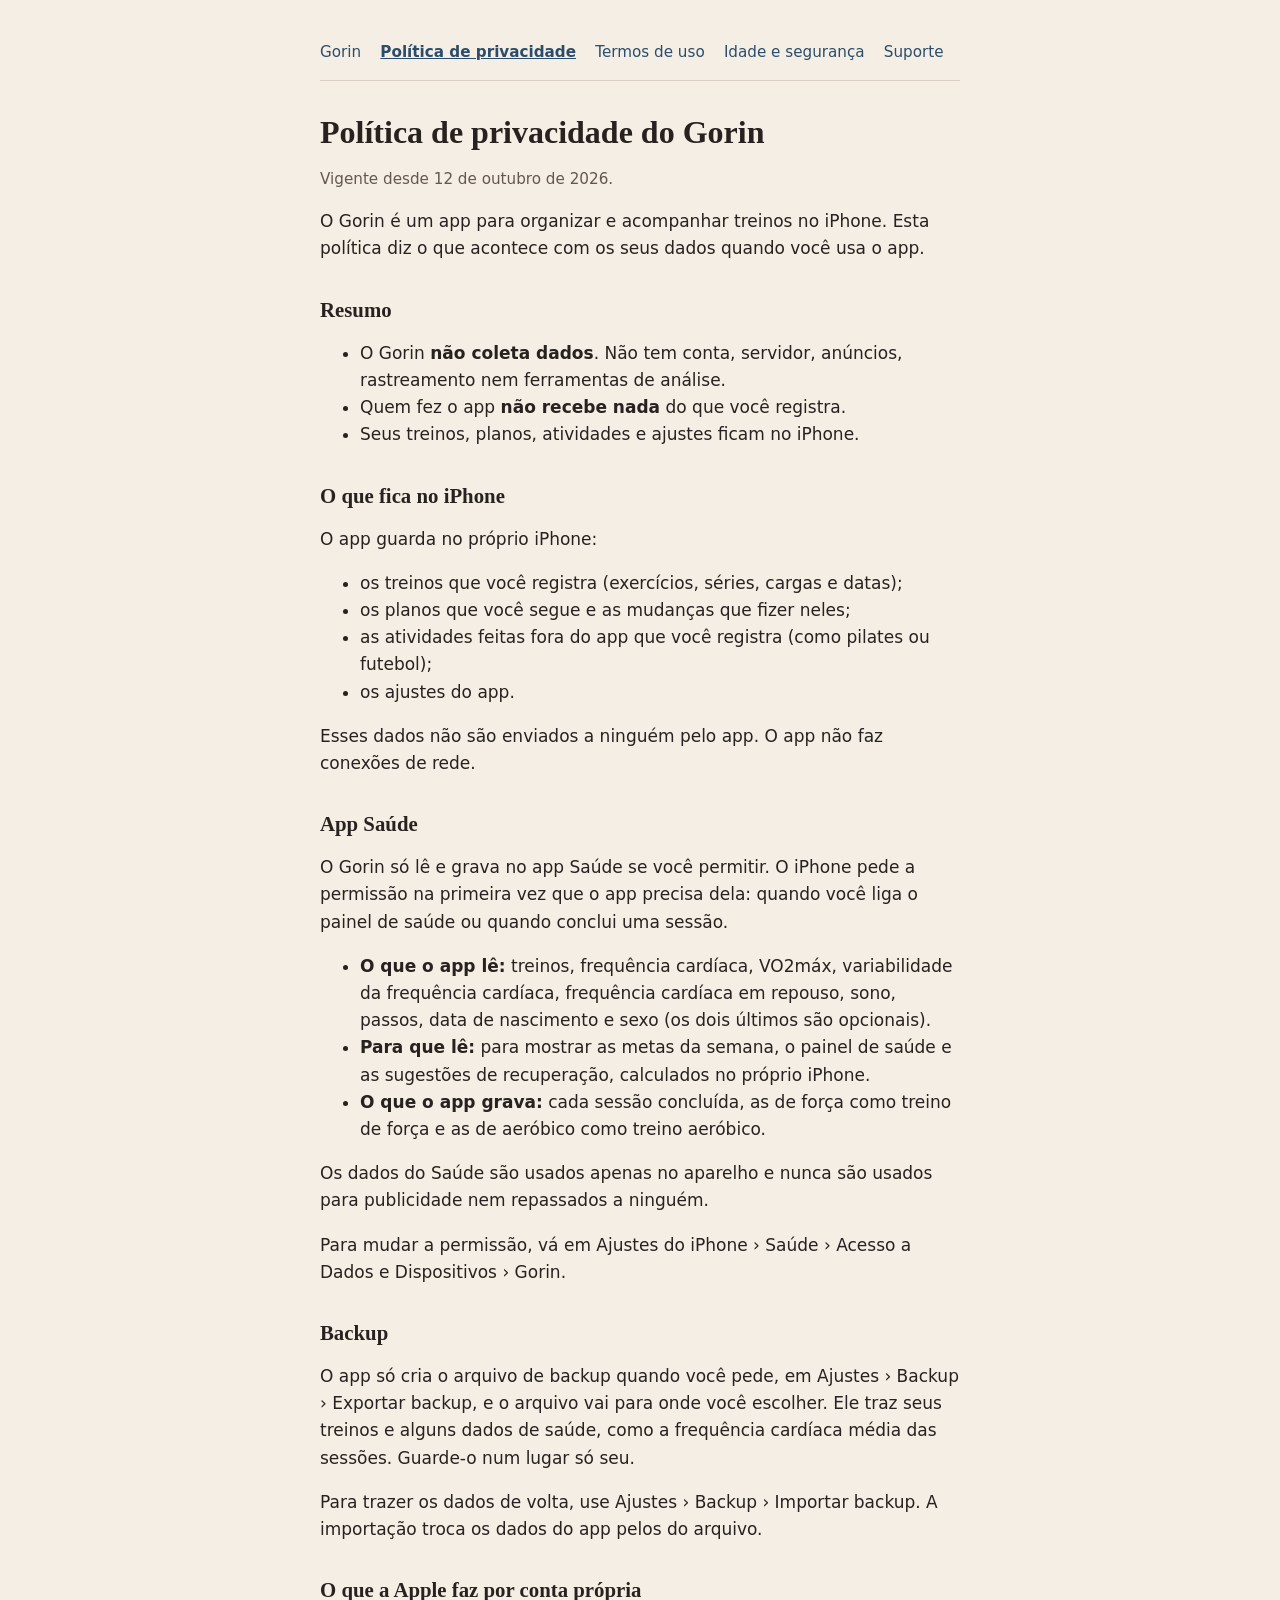
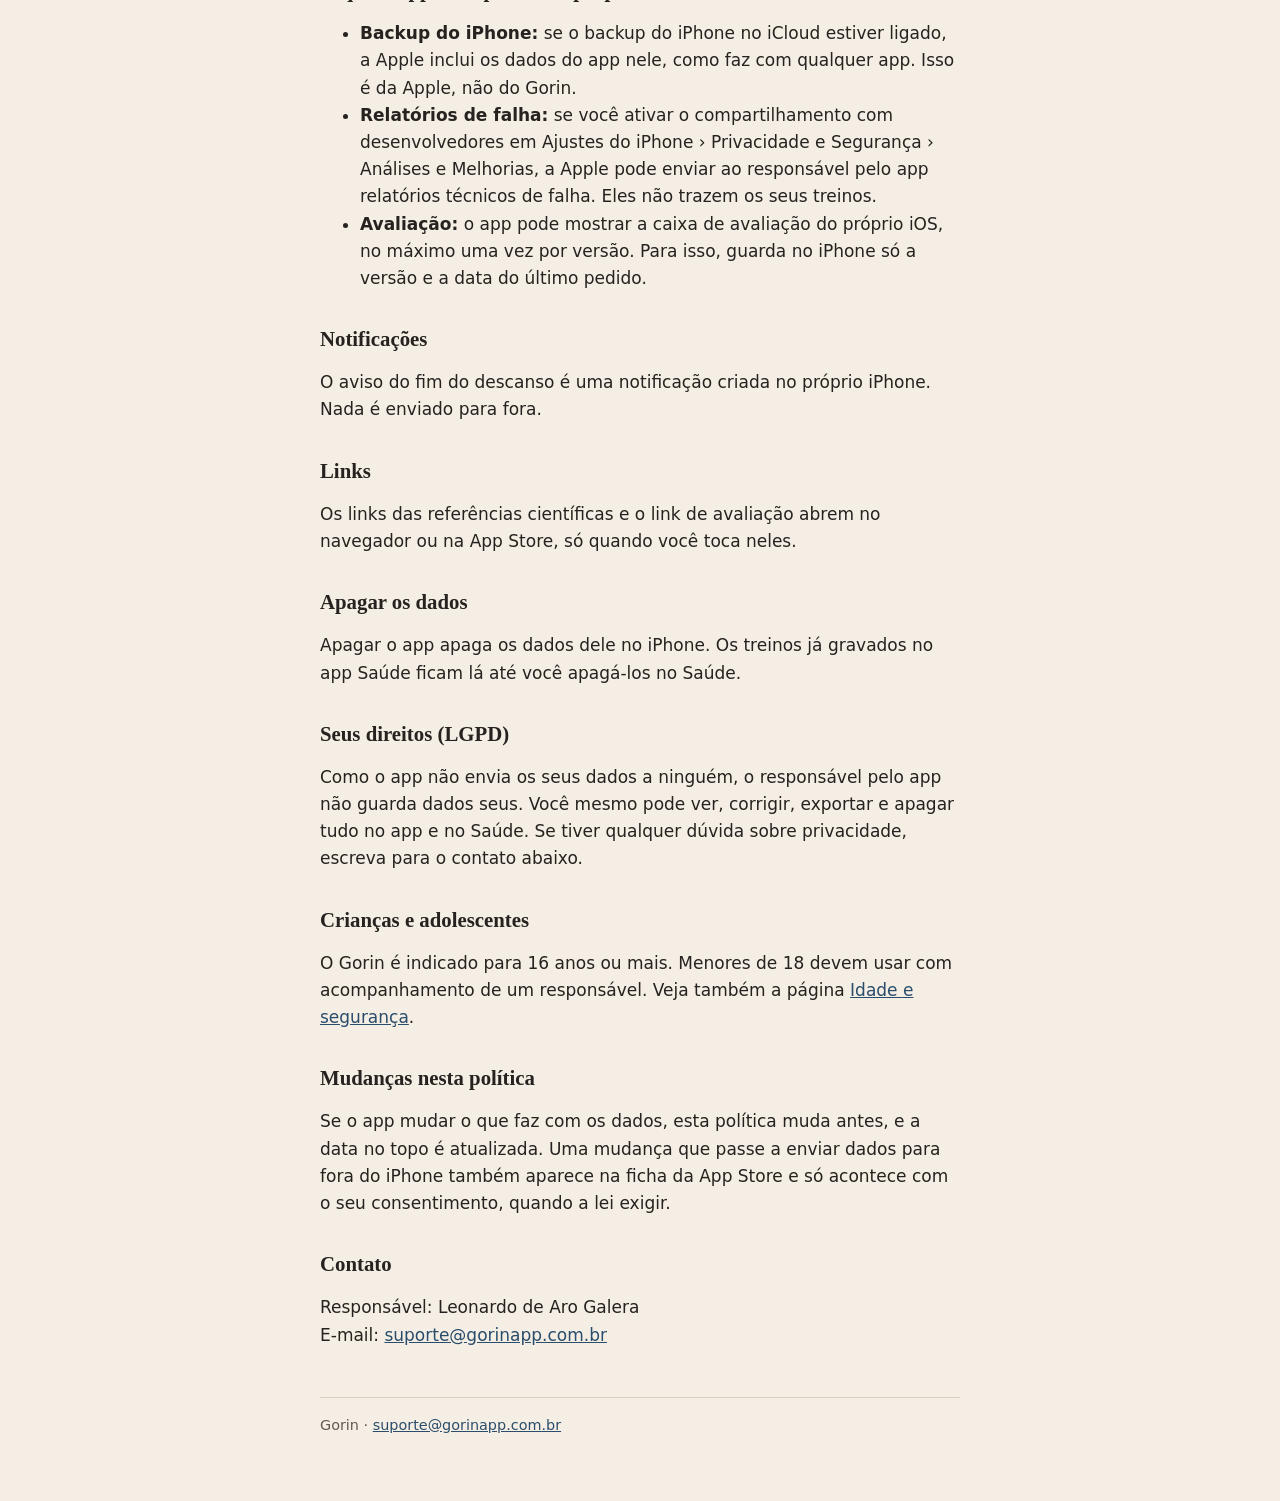
==== privacidade/index.html @ 4ace3e73 "Site do Gorin: início, privacidade, termos, idade e suporte Co-Authored-By: Claude Opus 5.5 <noreply" ====
<!doctype html>
<html lang="pt-BR">
<head>
<meta charset="utf-8">
<meta name="viewport" content="width=device-width, initial-scale=1">
<title>Política de privacidade do Gorin · Gorin</title>
<meta name="description" content="Gorin, organizador de treinos para iPhone.">
<link rel="stylesheet" href="/estilo.css">
</head>
<body>
<main>
<nav aria-label="Páginas"><a href="/">Gorin</a> <a href="/privacidade/" aria-current="page">Política de privacidade</a> <a href="/termos/">Termos de uso</a> <a href="/idade/">Idade e segurança</a> <a href="/suporte/">Suporte</a></nav>
<h1>Política de privacidade do Gorin</h1>
<p class="date">Vigente desde 12 de outubro de 2026.</p>
<p>O Gorin é um app para organizar e acompanhar treinos no iPhone. Esta política diz o que acontece com os seus dados quando você usa o app.</p>
<h2>Resumo</h2>
<ul><li>O Gorin <strong>não coleta dados</strong>. Não tem conta, servidor, anúncios, rastreamento nem ferramentas de análise.</li><li>Quem fez o app <strong>não recebe nada</strong> do que você registra.</li><li>Seus treinos, planos, atividades e ajustes ficam no iPhone.</li></ul>
<h2>O que fica no iPhone</h2>
<p>O app guarda no próprio iPhone:</p>
<ul><li>os treinos que você registra (exercícios, séries, cargas e datas);</li><li>os planos que você segue e as mudanças que fizer neles;</li><li>as atividades feitas fora do app que você registra (como pilates ou futebol);</li><li>os ajustes do app.</li></ul>
<p>Esses dados não são enviados a ninguém pelo app. O app não faz conexões de rede.</p>
<h2>App Saúde</h2>
<p>O Gorin só lê e grava no app Saúde se você permitir. O iPhone pede a permissão na primeira vez que o app precisa dela: quando você liga o painel de saúde ou quando conclui uma sessão.</p>
<ul><li><strong>O que o app lê:</strong> treinos, frequência cardíaca, VO2máx, variabilidade da frequência cardíaca, frequência cardíaca em repouso, sono, passos, data de nascimento e sexo (os dois últimos são opcionais).</li><li><strong>Para que lê:</strong> para mostrar as metas da semana, o painel de saúde e as sugestões de recuperação, calculados no próprio iPhone.</li><li><strong>O que o app grava:</strong> cada sessão concluída, as de força como treino de força e as de aeróbico como treino aeróbico.</li></ul>
<p>Os dados do Saúde são usados apenas no aparelho e nunca são usados para publicidade nem repassados a ninguém.</p>
<p>Para mudar a permissão, vá em Ajustes do iPhone › Saúde › Acesso a Dados e Dispositivos › Gorin.</p>
<h2>Backup</h2>
<p>O app só cria o arquivo de backup quando você pede, em Ajustes › Backup › Exportar backup, e o arquivo vai para onde você escolher. Ele traz seus treinos e alguns dados de saúde, como a frequência cardíaca média das sessões. Guarde-o num lugar só seu.</p>
<p>Para trazer os dados de volta, use Ajustes › Backup › Importar backup. A importação troca os dados do app pelos do arquivo.</p>
<h2>O que a Apple faz por conta própria</h2>
<ul><li><strong>Backup do iPhone:</strong> se o backup do iPhone no iCloud estiver ligado, a Apple inclui os dados do app nele, como faz com qualquer app. Isso é da Apple, não do Gorin.</li><li><strong>Relatórios de falha:</strong> se você ativar o compartilhamento com desenvolvedores em Ajustes do iPhone › Privacidade e Segurança › Análises e Melhorias, a Apple pode enviar ao responsável pelo app relatórios técnicos de falha. Eles não trazem os seus treinos.</li><li><strong>Avaliação:</strong> o app pode mostrar a caixa de avaliação do próprio iOS, no máximo uma vez por versão. Para isso, guarda no iPhone só a versão e a data do último pedido.</li></ul>
<h2>Notificações</h2>
<p>O aviso do fim do descanso é uma notificação criada no próprio iPhone. Nada é enviado para fora.</p>
<h2>Links</h2>
<p>Os links das referências científicas e o link de avaliação abrem no navegador ou na App Store, só quando você toca neles.</p>
<h2>Apagar os dados</h2>
<p>Apagar o app apaga os dados dele no iPhone. Os treinos já gravados no app Saúde ficam lá até você apagá-los no Saúde.</p>
<h2>Seus direitos (LGPD)</h2>
<p>Como o app não envia os seus dados a ninguém, o responsável pelo app não guarda dados seus. Você mesmo pode ver, corrigir, exportar e apagar tudo no app e no Saúde. Se tiver qualquer dúvida sobre privacidade, escreva para o contato abaixo.</p>
<h2>Crianças e adolescentes</h2>
<p>O Gorin é indicado para 16 anos ou mais. Menores de 18 devem usar com acompanhamento de um responsável. Veja também a página <a href="/idade/">Idade e segurança</a>.</p>
<h2>Mudanças nesta política</h2>
<p>Se o app mudar o que faz com os dados, esta política muda antes, e a data no topo é atualizada. Uma mudança que passe a enviar dados para fora do iPhone também aparece na ficha da App Store e só acontece com o seu consentimento, quando a lei exigir.</p>
<h2>Contato</h2>
<p>Responsável: Leonardo de Aro Galera<br>E-mail: <a href="mailto:suporte@gorinapp.com.br">suporte@gorinapp.com.br</a></p>
<footer>Gorin · <a href="mailto:suporte@gorinapp.com.br">suporte@gorinapp.com.br</a></footer>
</main>
</body>
</html>
---- estilo.css ----
:root{--paper:#F4EEE4;--card:#FCF9F3;--ink:#27221F;--soft:#635850;--rule:#DAD1C4;--ai:#2B4D6B;
--serif:"New York","Iowan Old Style",Georgia,serif;--sans:-apple-system,BlinkMacSystemFont,"Segoe UI",system-ui,sans-serif}
@media (prefers-color-scheme:dark){:root{--paper:#191715;--card:#25211E;--ink:#EEE7DC;--soft:#B2A595;--rule:#3A332D;--ai:#A4BDD6;color-scheme:dark}}
*{box-sizing:border-box}body{margin:0;background:var(--paper);color:var(--ink);font:17px/1.6 var(--sans)}
main{max-width:42rem;margin:0 auto;padding:2.5rem 16px 4rem}
h1,h2{font-family:var(--serif);font-weight:600;line-height:1.2;text-wrap:balance}h1{font-size:2rem;margin:0 0 .5rem}
h2{font-size:1.3rem;margin:2.2rem 0 .6rem}p,li{max-width:65ch}a{color:var(--ai)}a:focus-visible{outline:2px solid var(--ai);outline-offset:2px}
nav{display:flex;flex-wrap:wrap;gap:.4rem 1.2rem;font-size:.95rem;padding-bottom:1rem;border-bottom:1px solid var(--rule);margin-bottom:2rem}
nav a{text-decoration:none}nav a[aria-current]{font-weight:600;text-decoration:underline}
.date{color:var(--soft);font-size:.95rem}table{border-collapse:collapse;width:100%;margin:1rem 0;font-size:.95rem}
.table{overflow-x:auto}th,td{border:1px solid var(--rule);padding:.5rem .6rem;text-align:left;vertical-align:top}th{background:var(--card)}
footer{margin-top:3rem;padding-top:1rem;border-top:1px solid var(--rule);color:var(--soft);font-size:.9rem}
.lead{font-size:1.15rem;color:var(--soft)}
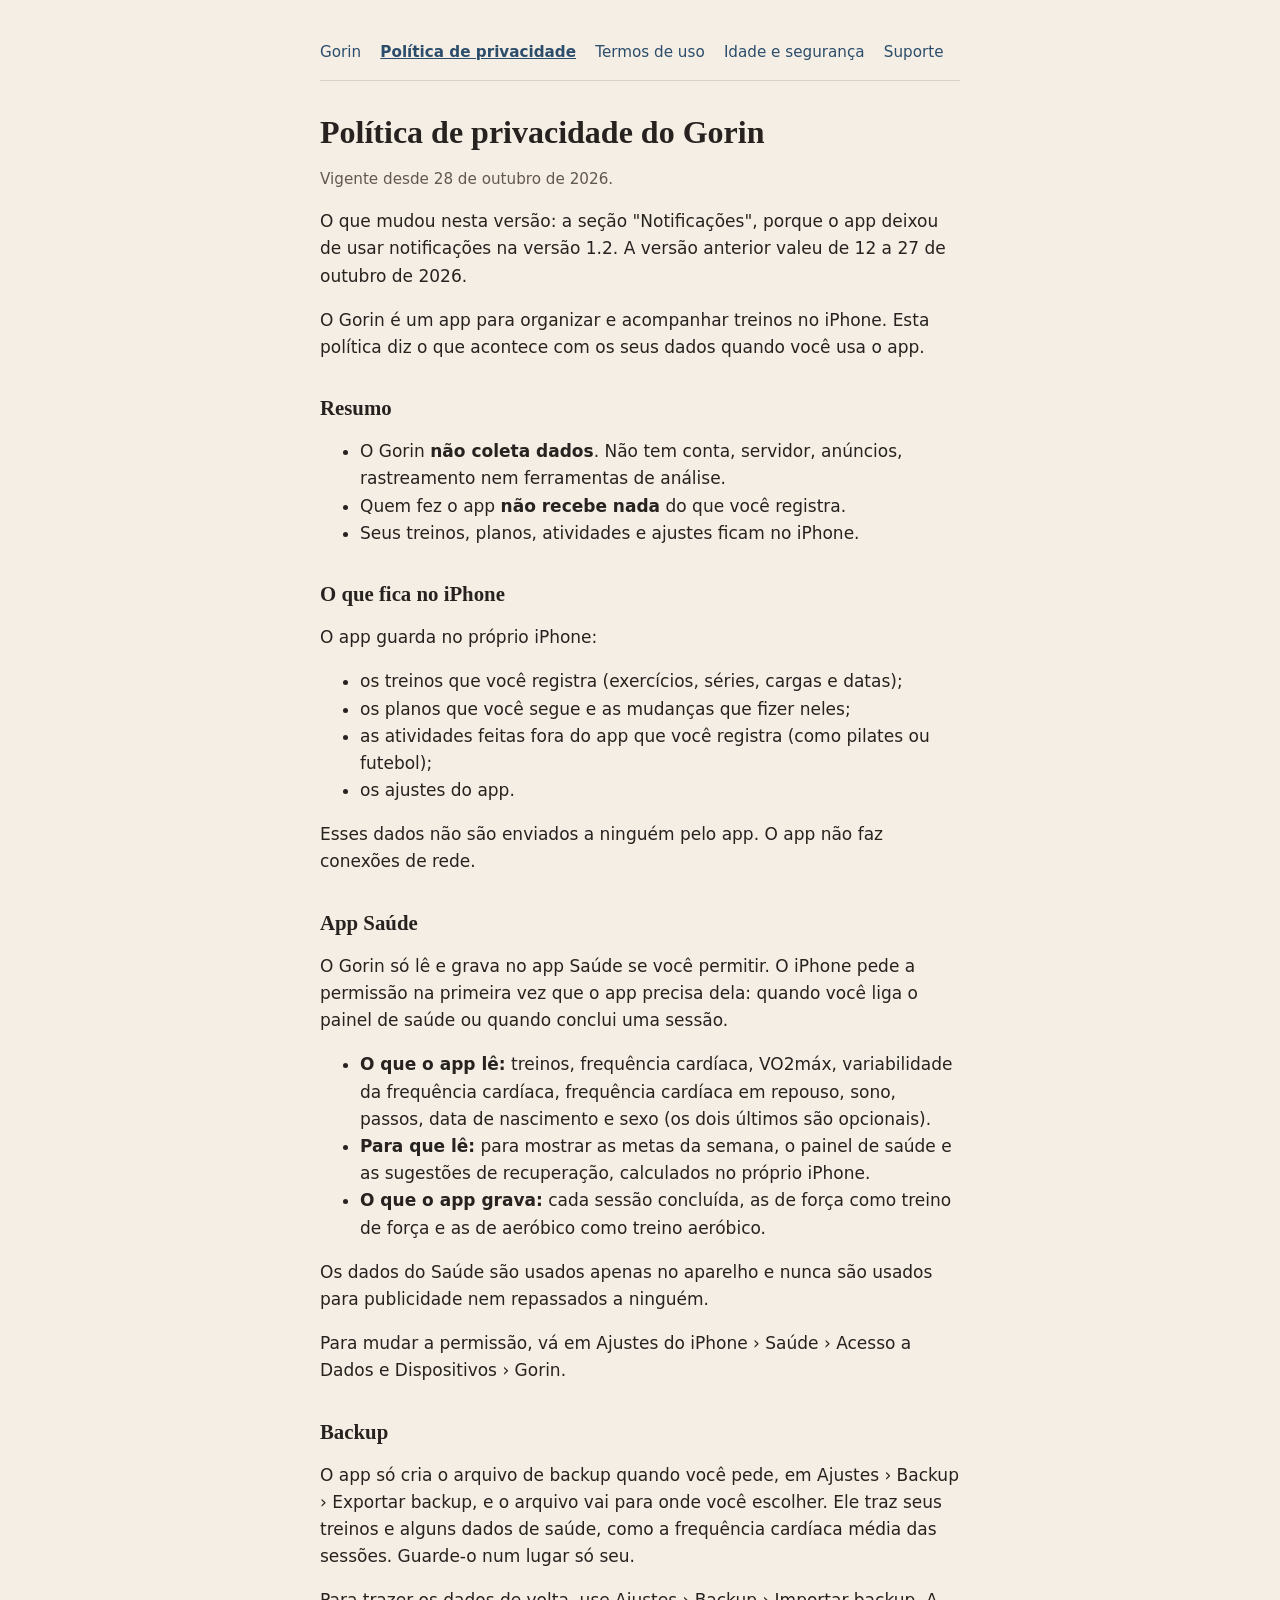
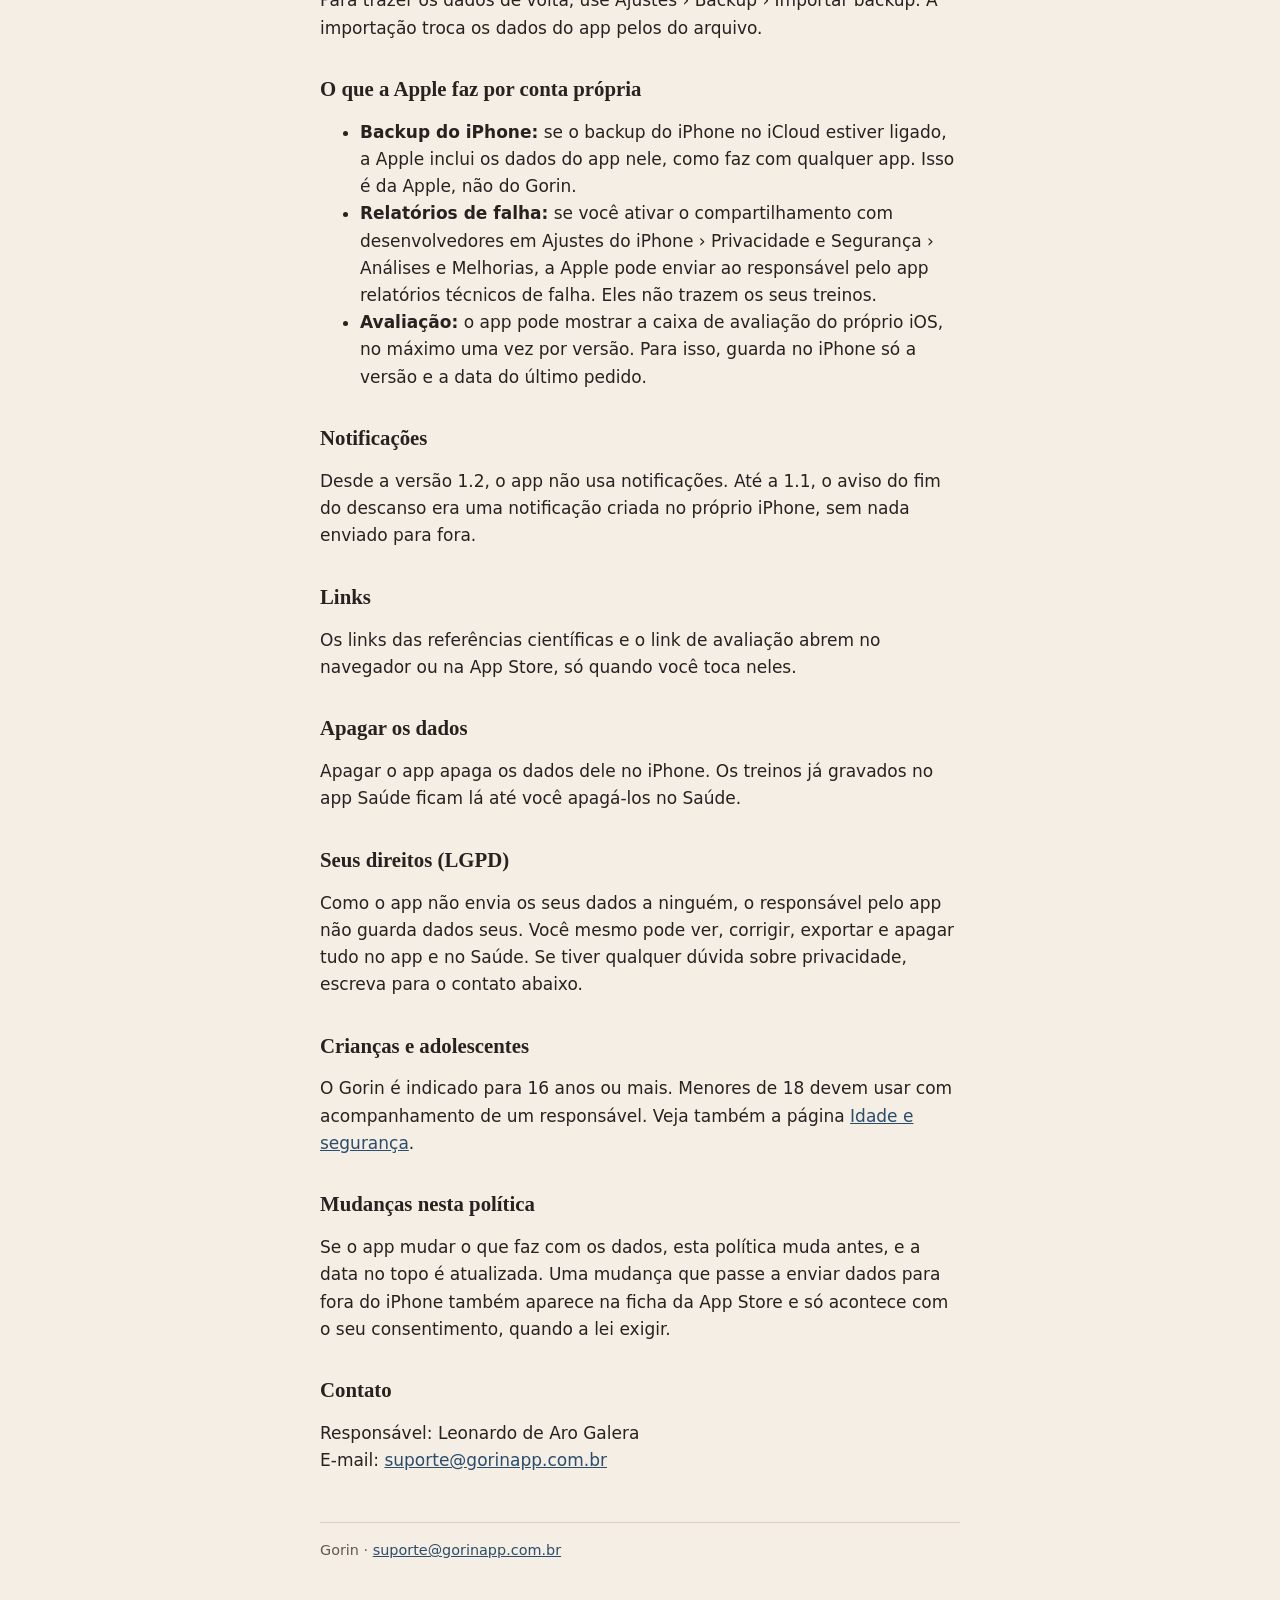
==== commit fac6e5dd: "Política de privacidade: sem notificações desde a 1.2 (versão de 28/10/2026) Co-Authored-By: Claude " ====
--- a/privacidade/index.html
+++ b/privacidade/index.html
@@ -11,7 +11,8 @@
 <main>
 <nav aria-label="Páginas"><a href="/">Gorin</a> <a href="/privacidade/" aria-current="page">Política de privacidade</a> <a href="/termos/">Termos de uso</a> <a href="/idade/">Idade e segurança</a> <a href="/suporte/">Suporte</a></nav>
 <h1>Política de privacidade do Gorin</h1>
-<p class="date">Vigente desde 12 de outubro de 2026.</p>
+<p class="date">Vigente desde 28 de outubro de 2026.</p>
+<p>O que mudou nesta versão: a seção "Notificações", porque o app deixou de usar notificações na versão 1.2. A versão anterior valeu de 12 a 27 de outubro de 2026.</p>
 <p>O Gorin é um app para organizar e acompanhar treinos no iPhone. Esta política diz o que acontece com os seus dados quando você usa o app.</p>
 <h2>Resumo</h2>
 <ul><li>O Gorin <strong>não coleta dados</strong>. Não tem conta, servidor, anúncios, rastreamento nem ferramentas de análise.</li><li>Quem fez o app <strong>não recebe nada</strong> do que você registra.</li><li>Seus treinos, planos, atividades e ajustes ficam no iPhone.</li></ul>
@@ -30,7 +31,7 @@
 <h2>O que a Apple faz por conta própria</h2>
 <ul><li><strong>Backup do iPhone:</strong> se o backup do iPhone no iCloud estiver ligado, a Apple inclui os dados do app nele, como faz com qualquer app. Isso é da Apple, não do Gorin.</li><li><strong>Relatórios de falha:</strong> se você ativar o compartilhamento com desenvolvedores em Ajustes do iPhone › Privacidade e Segurança › Análises e Melhorias, a Apple pode enviar ao responsável pelo app relatórios técnicos de falha. Eles não trazem os seus treinos.</li><li><strong>Avaliação:</strong> o app pode mostrar a caixa de avaliação do próprio iOS, no máximo uma vez por versão. Para isso, guarda no iPhone só a versão e a data do último pedido.</li></ul>
 <h2>Notificações</h2>
-<p>O aviso do fim do descanso é uma notificação criada no próprio iPhone. Nada é enviado para fora.</p>
+<p>Desde a versão 1.2, o app não usa notificações. Até a 1.1, o aviso do fim do descanso era uma notificação criada no próprio iPhone, sem nada enviado para fora.</p>
 <h2>Links</h2>
 <p>Os links das referências científicas e o link de avaliação abrem no navegador ou na App Store, só quando você toca neles.</p>
 <h2>Apagar os dados</h2>
